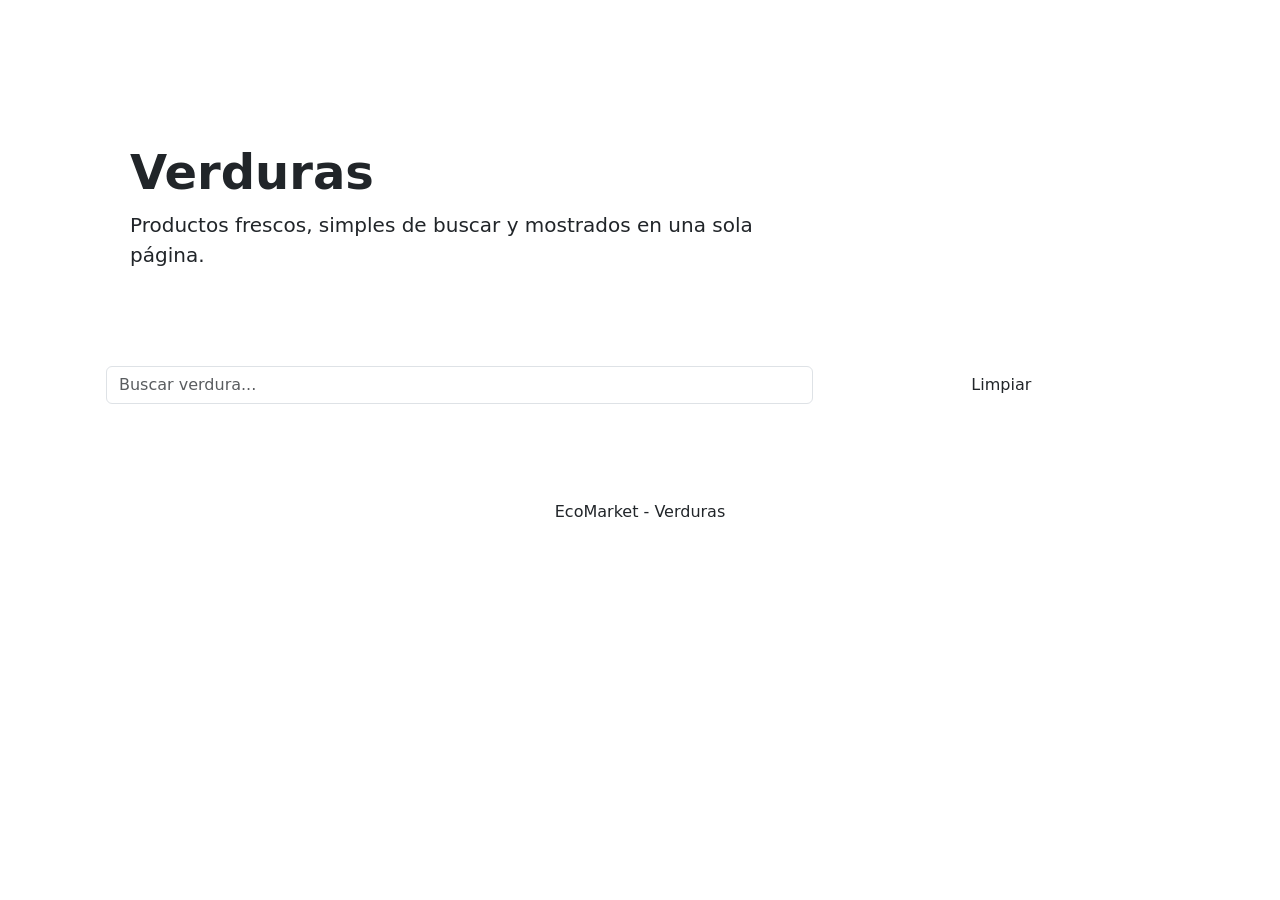
==== index.html @ 05c48cfe "Add files via upload" ====
<!doctype html>
<html lang="es">
<head>
  <meta charset="utf-8">
  <meta name="viewport" content="width=device-width, initial-scale=1">
  <title>EcoMarket | Verduras</title>
  <link href="https://cdn.jsdelivr.net/npm/bootstrap@5.3.3/dist/css/bootstrap.min.css" rel="stylesheet">
  <link rel="stylesheet" href="css/estilos.css">
</head>
<body data-categoria="Verduras">

<nav class="navbar navbar-expand-lg navbar-dark sticky-top">
  <div class="container py-2">
    <a class="navbar-brand fw-bold" href="index.html">EcoMarket</a>
    <button class="navbar-toggler" type="button" data-bs-toggle="collapse" data-bs-target="#menuEco">
      <span class="navbar-toggler-icon"></span>
    </button>
    <div class="collapse navbar-collapse" id="menuEco">
      <ul class="navbar-nav ms-auto gap-lg-2">
        <li class="nav-item"><a class="nav-link active" href="index.html">Verduras</a></li>
        <li class="nav-item"><a class="nav-link" href="segundaP.html">Frutas</a></li>
        <li class="nav-item"><a class="nav-link" href="terceraP.html">Semillas</a></li>
        <li class="nav-item"><a class="nav-link" href="cuartaP.html">Granos y legumbres</a></li>
        <li class="nav-item"><a class="nav-link" href="contacto.html">Contacto</a></li>
        <li class="nav-item"><a class="nav-link" href="LibroR.html">Libro de reclamaciones</a></li>
        <li class="nav-item"><a class="nav-link" href="about.html">About</a></li>
      </ul>
    </div>
  </div>
</nav>

<header class="container py-4">
  <div class="hero p-4 p-md-5">
    <div class="row w-100 align-items-center">
      <div class="col-lg-8">
        <h1 class="display-5 fw-bold">Verduras</h1>
        <p class="lead mb-0">Productos frescos, simples de buscar y mostrados en una sola página.</p>
      </div>
    </div>
  </div>
</header>

<main class="container pb-4">
  <section class="section-box p-3 p-md-4">
    <div class="row g-3 mb-3">
      <div class="col-lg-8">
        <input id="buscador" type="text" class="form-control" placeholder="Buscar verdura..." oninput="renderProductos()">
      </div>
      <div class="col-lg-4 d-grid">
        <button class="btn btn-farm" type="button" onclick="document.getElementById('buscador').value=''; renderProductos();">Limpiar</button>
      </div>
    </div>

    <div id="productos" class="row g-3"></div>
  </section>
</main>

<footer class="py-4 mt-4">
  <div class="container text-center">
    <p class="mb-0">EcoMarket - Verduras</p>
  </div>
</footer>

<script src="https://cdn.jsdelivr.net/npm/bootstrap@5.3.3/dist/js/bootstrap.bundle.min.js"></script>
<script src="js/app.js"></script>
</body>
</html>
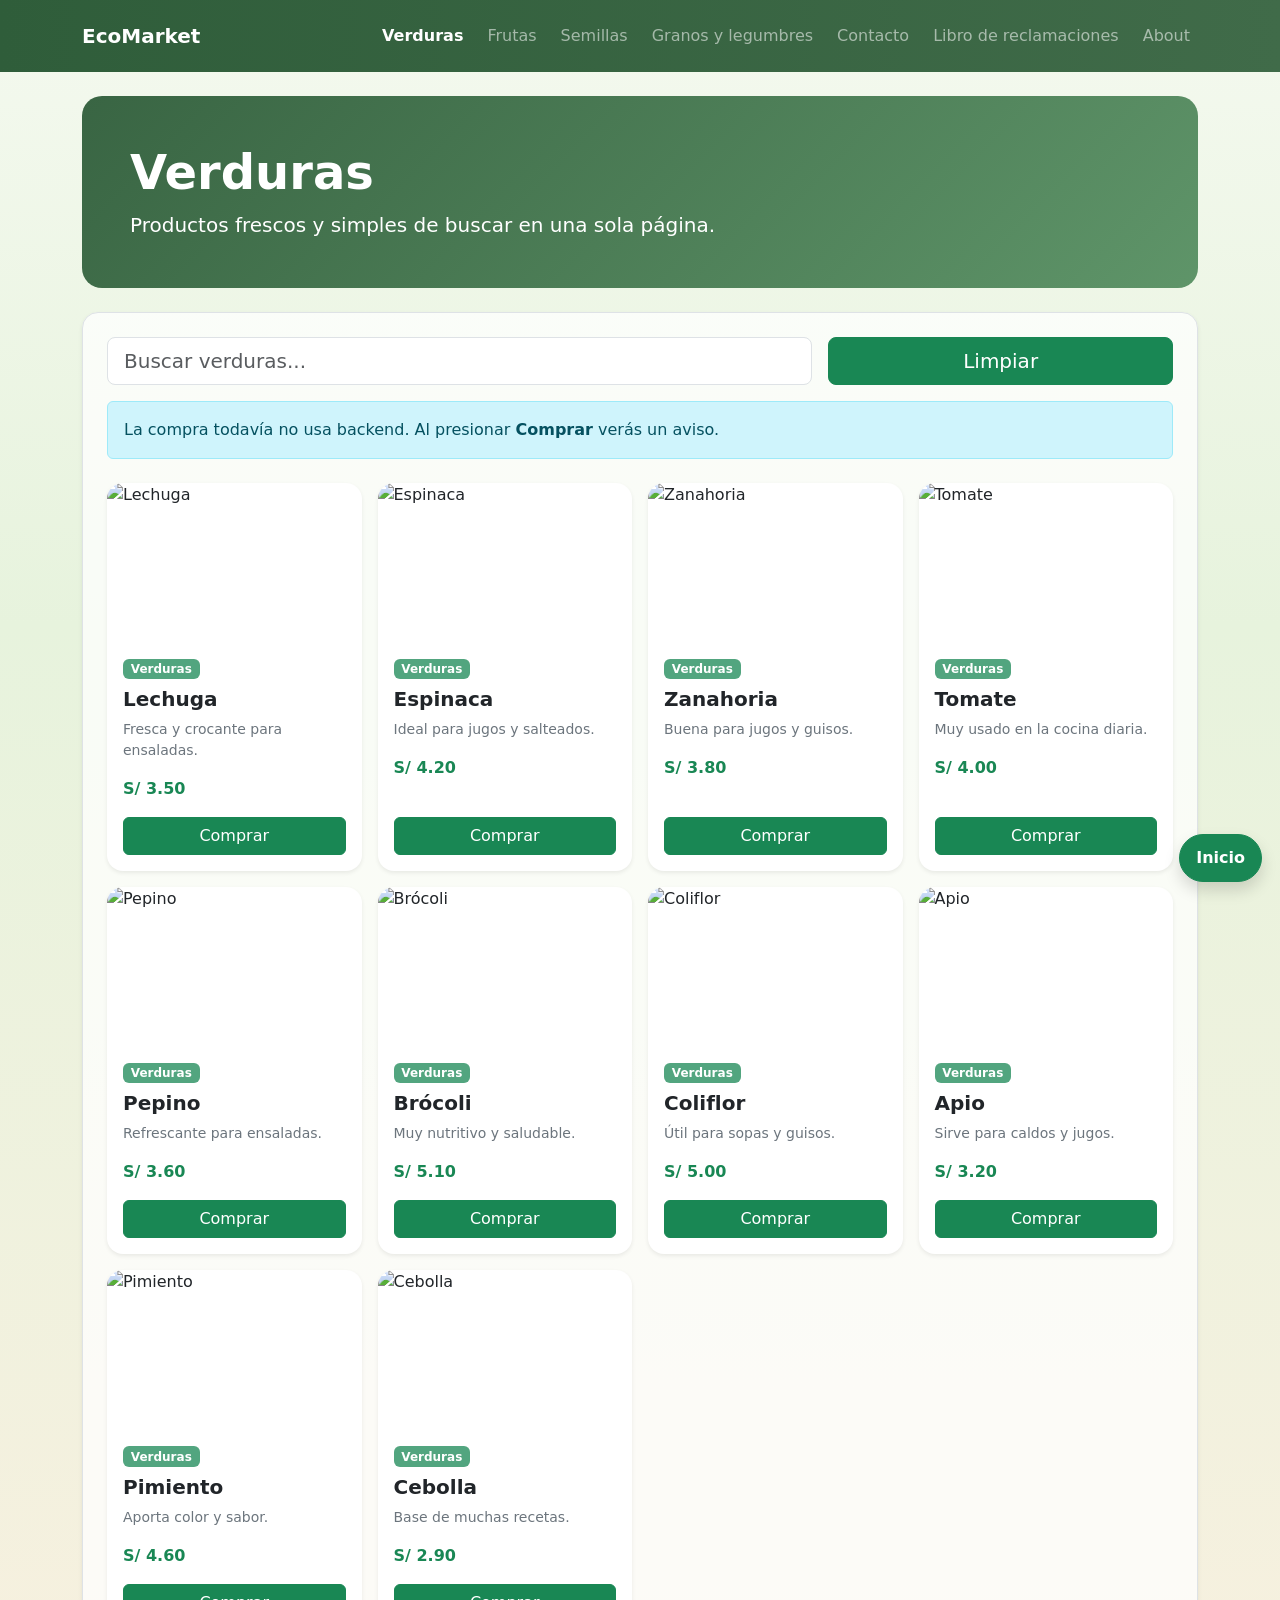
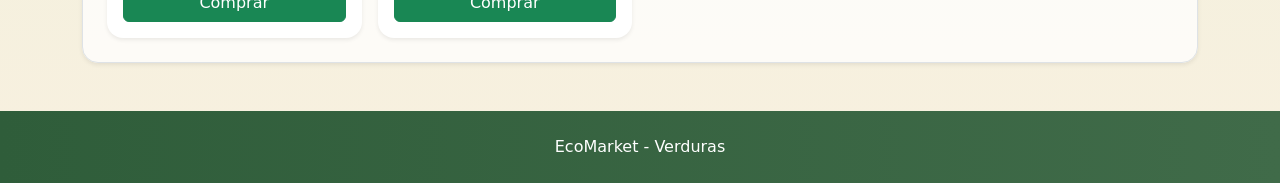
==== commit c73733d3: "Add files via upload" ====
--- a/index.html
+++ b/index.html
@@ -5,63 +5,65 @@
   <meta name="viewport" content="width=device-width, initial-scale=1">
   <title>EcoMarket | Verduras</title>
   <link href="https://cdn.jsdelivr.net/npm/bootstrap@5.3.3/dist/css/bootstrap.min.css" rel="stylesheet">
-  <link rel="stylesheet" href="css/estilos.css">
 </head>
-<body data-categoria="Verduras">
-
-<nav class="navbar navbar-expand-lg navbar-dark sticky-top">
-  <div class="container py-2">
-    <a class="navbar-brand fw-bold" href="index.html">EcoMarket</a>
-    <button class="navbar-toggler" type="button" data-bs-toggle="collapse" data-bs-target="#menuEco">
-      <span class="navbar-toggler-icon"></span>
-    </button>
-    <div class="collapse navbar-collapse" id="menuEco">
-      <ul class="navbar-nav ms-auto gap-lg-2">
-        <li class="nav-item"><a class="nav-link active" href="index.html">Verduras</a></li>
-        <li class="nav-item"><a class="nav-link" href="segundaP.html">Frutas</a></li>
-        <li class="nav-item"><a class="nav-link" href="terceraP.html">Semillas</a></li>
-        <li class="nav-item"><a class="nav-link" href="cuartaP.html">Granos y legumbres</a></li>
-        <li class="nav-item"><a class="nav-link" href="contacto.html">Contacto</a></li>
-        <li class="nav-item"><a class="nav-link" href="LibroR.html">Libro de reclamaciones</a></li>
-        <li class="nav-item"><a class="nav-link" href="about.html">About</a></li>
-      </ul>
-    </div>
-  </div>
-</nav>
-
-<header class="container py-4">
-  <div class="hero p-4 p-md-5">
-    <div class="row w-100 align-items-center">
-      <div class="col-lg-8">
-        <h1 class="display-5 fw-bold">Verduras</h1>
-        <p class="lead mb-0">Productos frescos, simples de buscar y mostrados en una sola página.</p>
+<body data-categoria="verduras" style="margin:0; min-height:100vh; color:#233022; background:linear-gradient(180deg,#f4f9ef 0%,#e7f3dd 35%,#f8f0df 100%);">
+  <nav class="navbar navbar-expand-lg navbar-dark sticky-top" style="background:linear-gradient(90deg,#2f5d3a,#406b49);">
+    <div class="container py-2">
+      <a class="navbar-brand fw-bold" href="index.html">EcoMarket</a>
+      <button class="navbar-toggler" type="button" data-bs-toggle="collapse" data-bs-target="#menuEco">
+        <span class="navbar-toggler-icon"></span>
+      </button>
+      <div class="collapse navbar-collapse" id="menuEco">
+        <ul class="navbar-nav ms-auto gap-lg-2">
+<li class="nav-item"><a class="nav-link active fw-bold" aria-current="page" href="index.html">Verduras</a></li>
+<li class="nav-item"><a class="nav-link" aria-current="page" href="segundaP.html">Frutas</a></li>
+<li class="nav-item"><a class="nav-link" aria-current="page" href="terceraP.html">Semillas</a></li>
+<li class="nav-item"><a class="nav-link" aria-current="page" href="cuarta.html">Granos y legumbres</a></li>
+<li class="nav-item"><a class="nav-link" aria-current="page" href="contacto.html">Contacto</a></li>
+<li class="nav-item"><a class="nav-link" aria-current="page" href="libroR.html">Libro de reclamaciones</a></li>
+<li class="nav-item"><a class="nav-link" aria-current="page" href="about.html">About</a></li>
+        </ul>
       </div>
     </div>
-  </div>
-</header>
+  </nav>
 
-<main class="container pb-4">
-  <section class="section-box p-3 p-md-4">
-    <div class="row g-3 mb-3">
-      <div class="col-lg-8">
-        <input id="buscador" type="text" class="form-control" placeholder="Buscar verdura..." oninput="renderProductos()">
-      </div>
-      <div class="col-lg-4 d-grid">
-        <button class="btn btn-farm" type="button" onclick="document.getElementById('buscador').value=''; renderProductos();">Limpiar</button>
+  <header class="container py-4" id="inicio">
+    <div class="p-4 p-md-5 text-white" style="border-radius:1.25rem; background:linear-gradient(135deg, rgba(47,93,58,.95), rgba(79,138,91,.90));">
+      <div class="row align-items-center">
+        <div class="col-lg-8">
+          <h1 class="display-5 fw-bold mb-2">Verduras</h1>
+          <p class="lead mb-0">Productos frescos y simples de buscar en una sola página.</p>
+        </div>
       </div>
     </div>
+  </header>
 
-    <div id="productos" class="row g-3"></div>
-  </section>
-</main>
+  <main class="container pb-4">
+    <section class="bg-white bg-opacity-75 border rounded-4 shadow-sm p-3 p-md-4">
+      <div class="row g-3 mb-3">
+        <div class="col-lg-8">
+          <input id="buscador" type="text" class="form-control form-control-lg" placeholder="Buscar verduras..." oninput="renderProductos()">
+        </div>
+        <div class="col-lg-4 d-grid">
+          <button class="btn btn-success btn-lg" type="button" onclick="document.getElementById('buscador').value=''; renderProductos();">Limpiar</button>
+        </div>
+      </div>
 
-<footer class="py-4 mt-4">
-  <div class="container text-center">
-    <p class="mb-0">EcoMarket - Verduras</p>
-  </div>
-</footer>
+      <div class="alert alert-info mb-4">
+        La compra todavía no usa backend. Al presionar <strong>Comprar</strong> verás un aviso.
+      </div>
 
-<script src="https://cdn.jsdelivr.net/npm/bootstrap@5.3.3/dist/js/bootstrap.bundle.min.js"></script>
-<script src="js/app.js"></script>
+      <div id="productos" class="row g-3"></div>
+    </section>
+  </main>
+
+  <footer class="py-4 mt-4 text-white" style="background:linear-gradient(90deg,#2f5d3a,#406b49);">
+    <div class="container text-center">
+      <p class="mb-0">EcoMarket - Verduras</p>
+    </div>
+  </footer>
+
+  <script src="https://cdn.jsdelivr.net/npm/bootstrap@5.3.3/dist/js/bootstrap.bundle.min.js"></script>
+  <script src="js/scripts.js"></script>
 </body>
-</html>+</html>
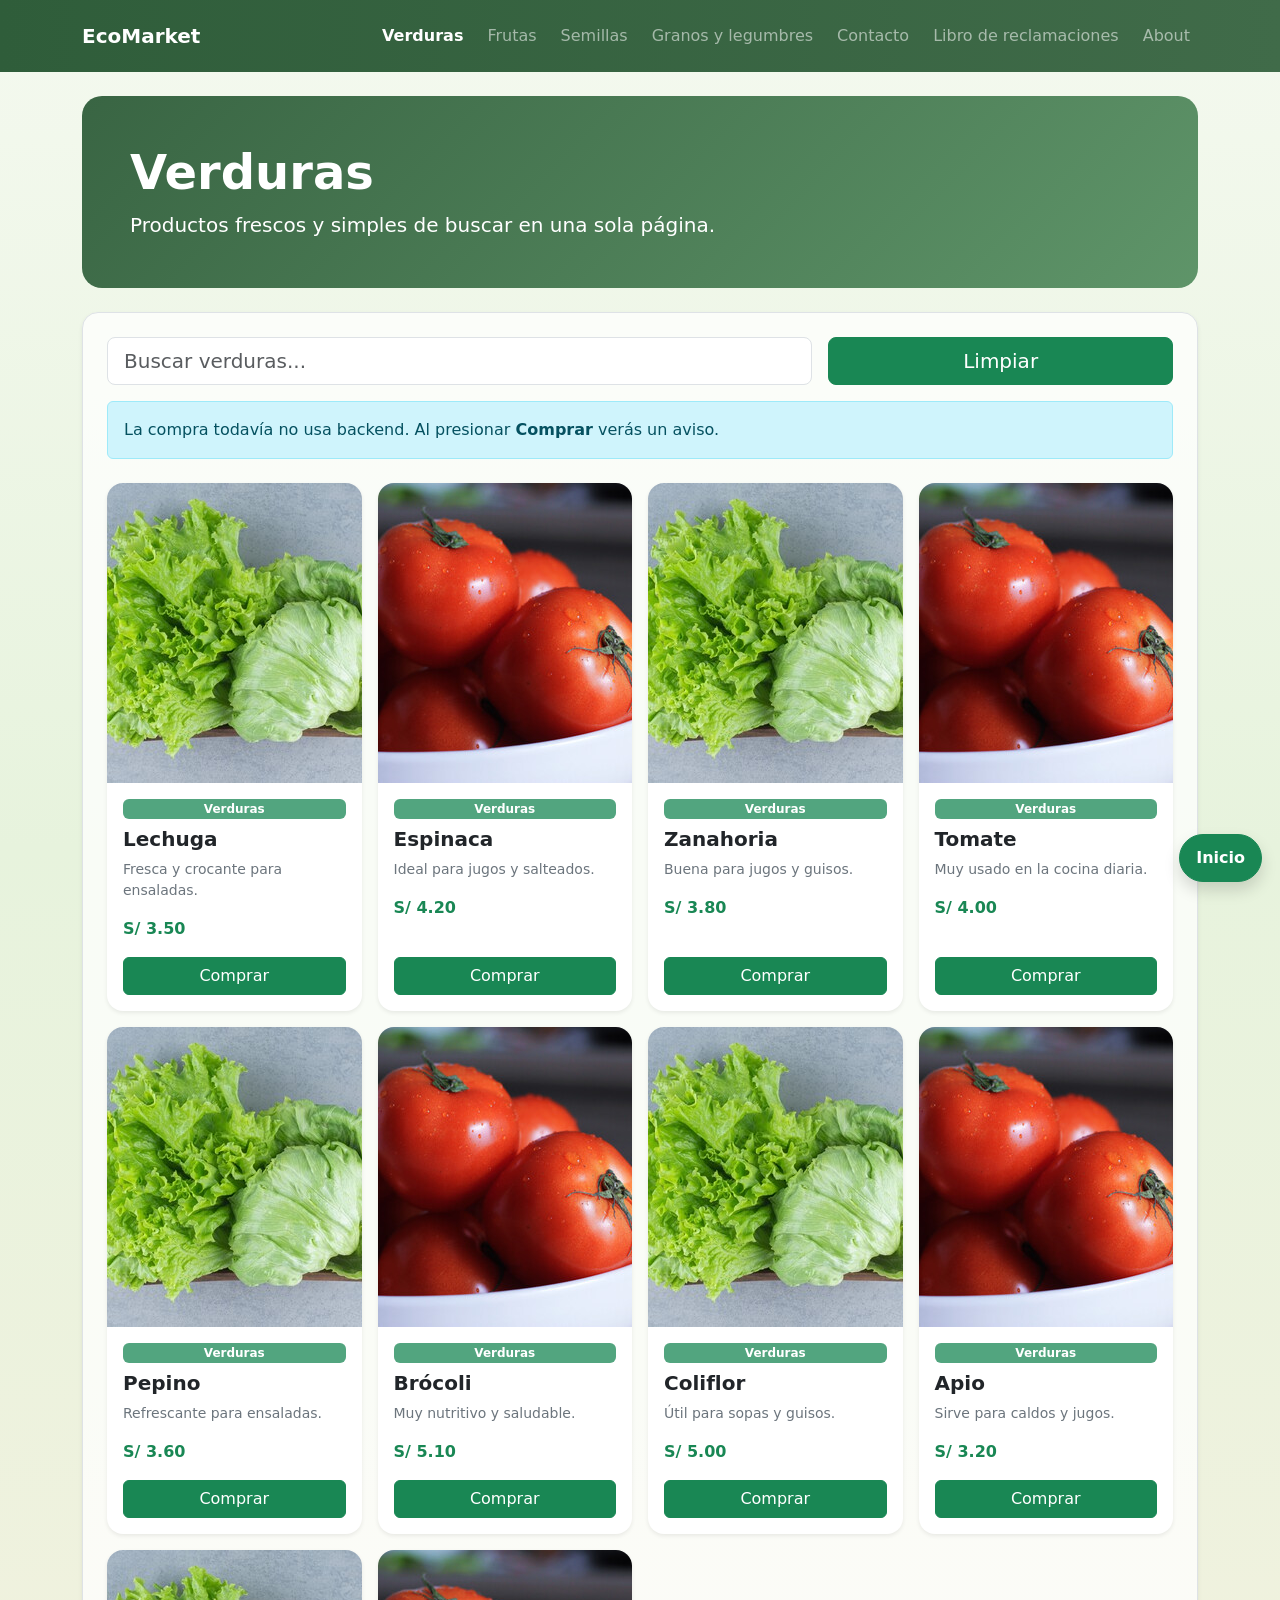
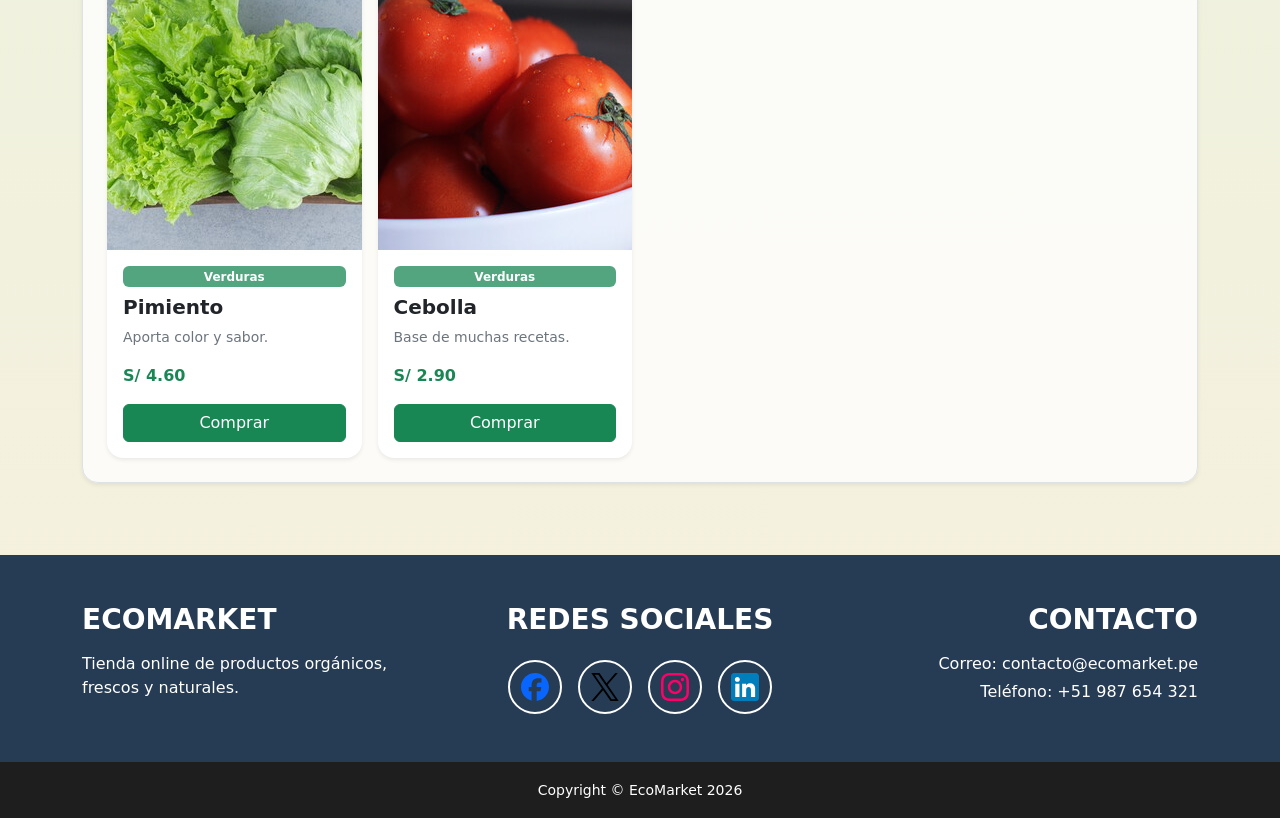
==== commit 42e78728: "Add files via upload" ====
--- a/index.html
+++ b/index.html
@@ -57,12 +57,49 @@
     </section>
   </main>
 
-  <footer class="py-4 mt-4 text-white" style="background:linear-gradient(90deg,#2f5d3a,#406b49);">
+  <footer class="footer-ecomarket mt-5">
+  <div class="container py-5">
+    <div class="row text-center text-lg-start g-4">
+      <div class="col-lg-4">
+        <h3 class="footer-title">ECOMARKET</h3>
+        <p class="mb-0">
+          Tienda online de productos orgánicos, frescos y naturales.
+        </p>
+      </div>
+
+      <div class="col-lg-4">
+        <h3 class="footer-title text-center">REDES SOCIALES</h3>
+        <div class="d-flex justify-content-center gap-3 mt-4">
+          <span class="social-icon">
+            <img src="imagenes/redes/facebook.svg" alt="Facebook">
+          </span>
+          <span class="social-icon">
+            <img src="imagenes/redes/x.svg" alt="X">
+          </span>
+          <span class="social-icon">
+            <img src="imagenes/redes/instagram.svg" alt="Instagram">
+          </span>
+          <span class="social-icon">
+            <img src="imagenes/redes/likedin.svg" alt="LinkedIn">
+          </span>
+        </div>
+      </div>
+
+      <div class="col-lg-4 text-center text-lg-end">
+        <h3 class="footer-title">CONTACTO</h3>
+        <p class="mb-1">Correo: contacto@ecomarket.pe</p>
+        <p class="mb-0">Teléfono: +51 987 654 321</p>
+      </div>
+    </div>
+  </div>
+
+  <div class="footer-bottom py-3">
     <div class="container text-center">
-      <p class="mb-0">EcoMarket - Verduras</p>
+      <small>Copyright © EcoMarket 2026</small>
     </div>
-  </footer>
-
+  </div>
+</footer>
+  <link rel="stylesheet" href="css/estilos.css">
   <script src="https://cdn.jsdelivr.net/npm/bootstrap@5.3.3/dist/js/bootstrap.bundle.min.js"></script>
   <script src="js/scripts.js"></script>
 </body>
--- a/css/estilos.css
+++ b/css/estilos.css
@@ -0,0 +1,60 @@
+.footer-ecomarket{
+  background:#263b54;
+  color:#fff;
+}
+
+.footer-ecomarket .footer-title{
+  font-weight:700;
+  margin-bottom:1rem;
+}
+
+.footer-ecomarket .social-icon{
+  width:54px;
+  height:54px;
+  border:2px solid #fff;
+  border-radius:50%;
+  display:inline-flex;
+  align-items:center;
+  justify-content:center;
+  background:transparent;
+}
+
+.footer-ecomarket .social-icon img{
+  width:28px;
+  height:28px;
+  object-fit:contain;
+}
+
+.footer-bottom{
+  background:#1e1e1e;
+  color:#fff;
+}
+
+
+.footer-ecomarket .social-icon {
+  width:54px;
+  height:54px;
+  border:2px solid #fff;
+  border-radius:50%;
+  display:inline-flex;
+  align-items:center;
+  justify-content:center;
+  transition: all 0.3s ease;
+}
+
+.footer-ecomarket .social-icon img {
+  width:28px;
+  height:28px;
+  transition: transform 0.3s ease;
+}
+
+
+.footer-ecomarket .social-icon:hover {
+  background:#4CAF50; 
+  border-color:#4CAF50;
+  transform: scale(1.1);
+}
+
+.footer-ecomarket .social-icon:hover img {
+  transform: scale(1.2);
+}
